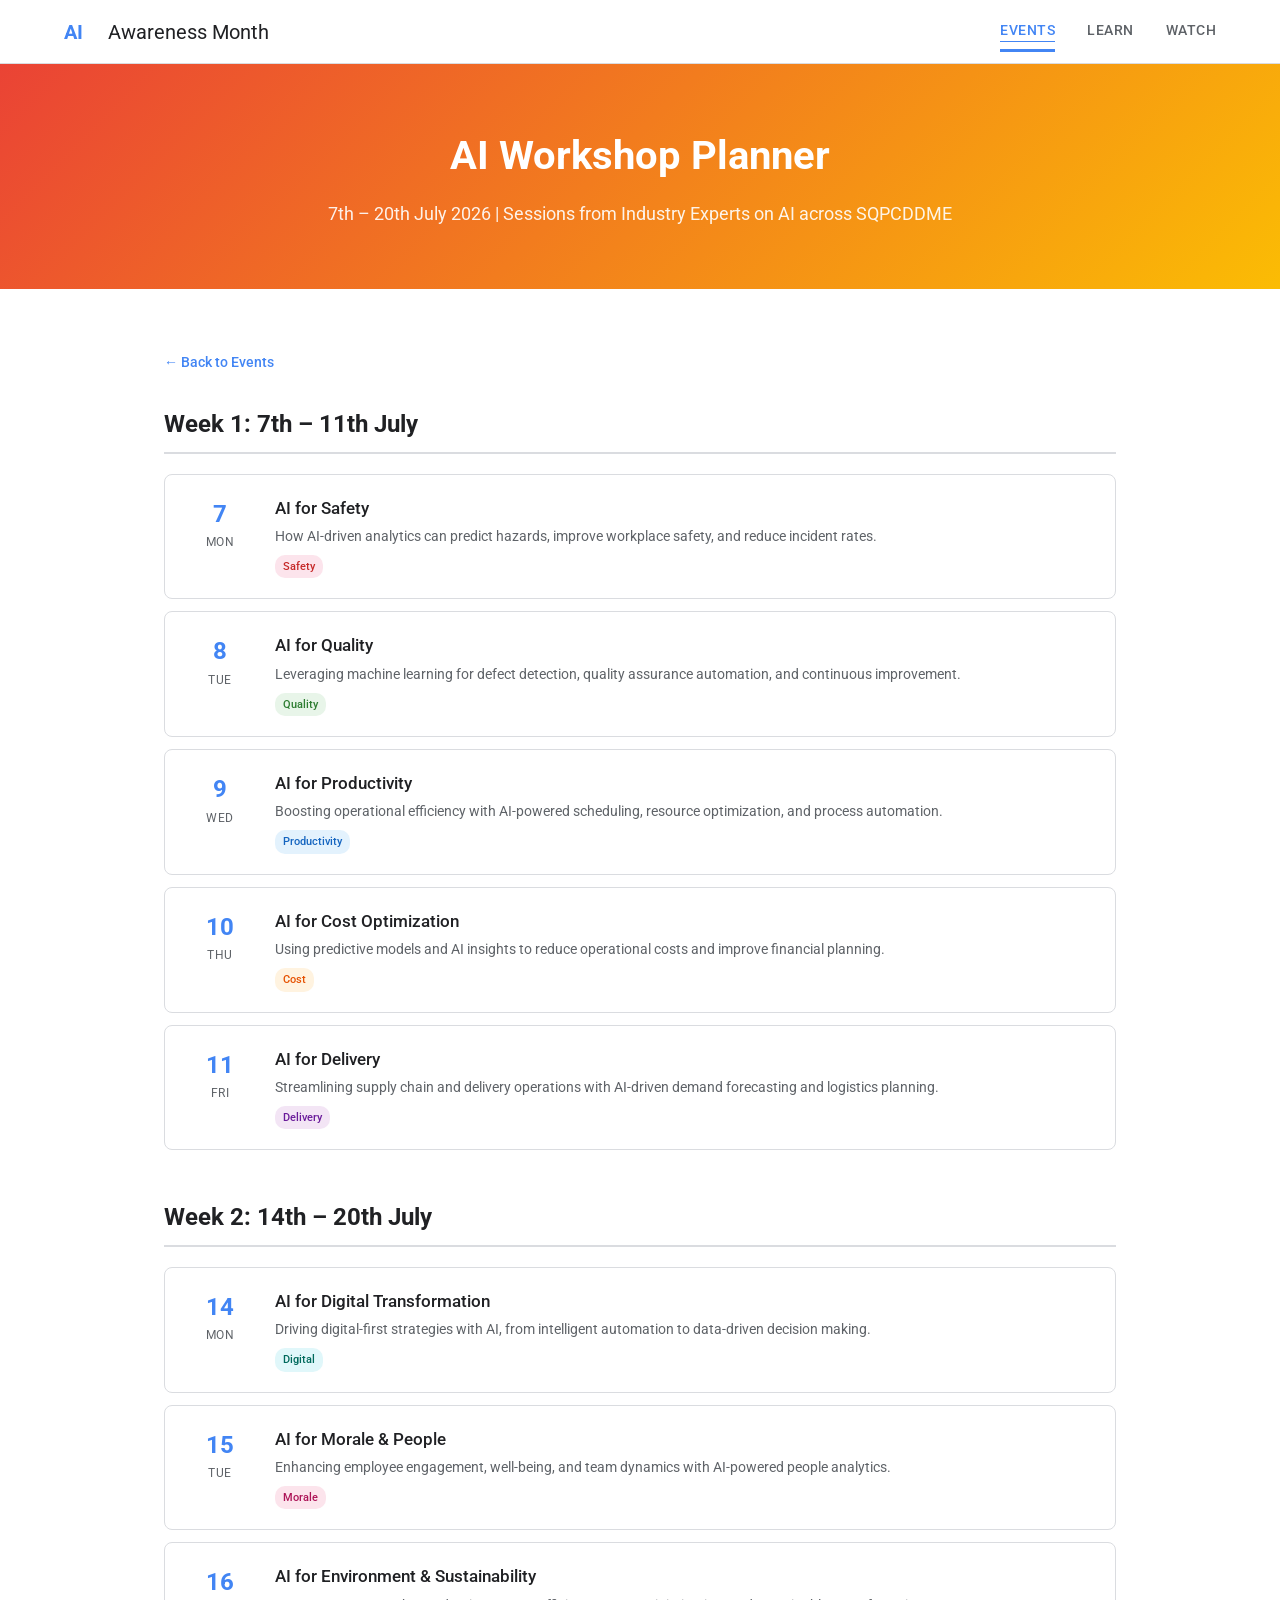
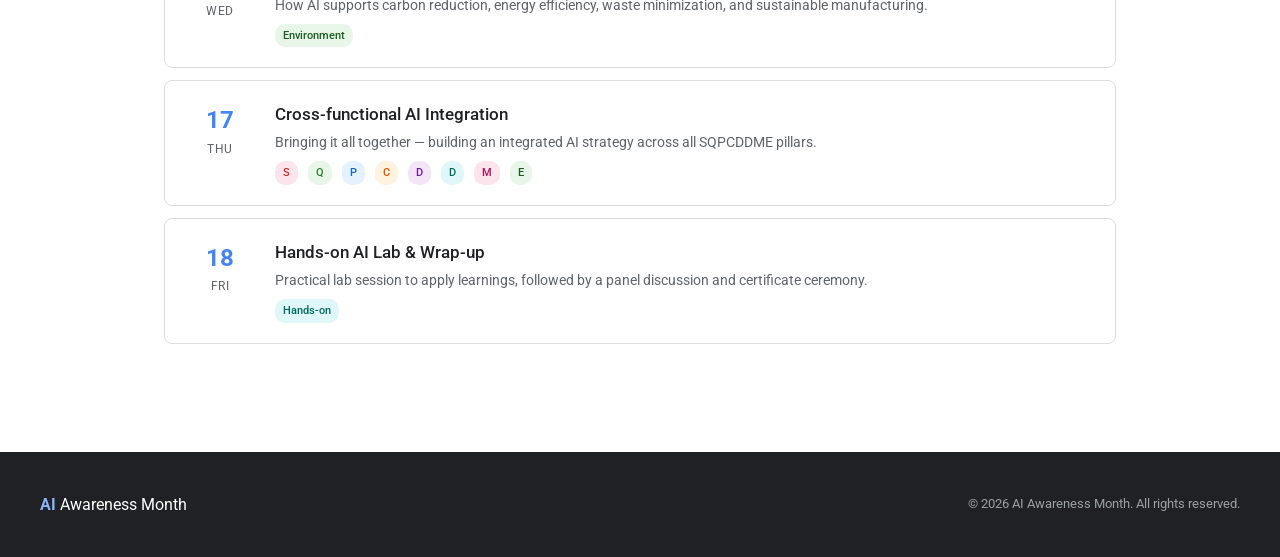
==== workshop-planner.html @ 11e7fd07 "Initial commit: AI Awareness Month Landing Page" ====
<!DOCTYPE html>
<html lang="en">
<head>
    <meta charset="UTF-8">
    <meta name="viewport" content="width=device-width, initial-scale=1.0">
    <title>Workshop Planner - AI Awareness Month</title>
    <link rel="stylesheet" href="styles.css">
    <link rel="preconnect" href="https://fonts.googleapis.com">
    <link rel="preconnect" href="https://fonts.gstatic.com" crossorigin>
    <link href="https://fonts.googleapis.com/css2?family=Google+Sans:wght@400;500;700&family=Roboto:wght@300;400;500;700&display=swap" rel="stylesheet">
    <style>
        .workshop-hero {
            margin-top: 64px;
            background: linear-gradient(135deg, #ea4335, #fbbc04);
            padding: 60px 24px;
            text-align: center;
            color: #fff;
        }

        .workshop-hero h1 {
            font-family: var(--font-display);
            font-size: 2.5rem;
            font-weight: 700;
            margin-bottom: 12px;
        }

        .workshop-hero p {
            font-size: 1.125rem;
            opacity: 0.9;
            max-width: 700px;
            margin: 0 auto;
        }

        .back-link {
            display: inline-flex;
            align-items: center;
            gap: 6px;
            font-family: var(--font-display);
            font-size: 0.875rem;
            font-weight: 500;
            color: var(--color-blue);
            margin-bottom: 32px;
            transition: color 0.2s;
        }

        .back-link:hover {
            color: #3367d6;
            text-decoration: underline;
        }

        .workshop-schedule {
            max-width: 1000px;
            margin: 0 auto;
            padding: 60px 24px;
        }

        .workshop-week {
            margin-bottom: 48px;
        }

        .workshop-week h2 {
            font-family: var(--font-display);
            font-size: 1.5rem;
            font-weight: 700;
            color: var(--color-dark);
            margin-bottom: 20px;
            padding-bottom: 8px;
            border-bottom: 2px solid var(--color-border);
        }

        .workshop-day {
            display: flex;
            gap: 20px;
            padding: 20px;
            border: 1px solid var(--color-border);
            border-radius: 8px;
            margin-bottom: 12px;
            transition: box-shadow 0.2s, border-color 0.2s;
        }

        .workshop-day:hover {
            box-shadow: 0 2px 8px rgba(0, 0, 0, 0.08);
            border-color: var(--color-blue);
        }

        .workshop-day-date {
            min-width: 70px;
            text-align: center;
        }

        .workshop-day-date .day-num {
            font-family: var(--font-display);
            font-size: 1.5rem;
            font-weight: 700;
            color: var(--color-blue);
        }

        .workshop-day-date .day-name {
            font-size: 0.75rem;
            color: var(--color-gray);
            text-transform: uppercase;
            letter-spacing: 0.5px;
        }

        .workshop-day-content h3 {
            font-family: var(--font-display);
            font-size: 1.0625rem;
            font-weight: 500;
            margin-bottom: 4px;
        }

        .workshop-day-content p {
            font-size: 0.875rem;
            color: var(--color-gray);
            line-height: 1.5;
        }

        .workshop-day-content .topic-tag {
            display: inline-block;
            font-size: 0.6875rem;
            font-weight: 500;
            padding: 3px 8px;
            border-radius: 10px;
            margin-top: 8px;
            margin-right: 6px;
        }

        .tag-safety { background: #fce4ec; color: #c62828; }
        .tag-quality { background: #e8f5e9; color: #2e7d32; }
        .tag-productivity { background: #e3f2fd; color: #1565c0; }
        .tag-cost { background: #fff3e0; color: #e65100; }
        .tag-delivery { background: #f3e5f5; color: #6a1b9a; }
        .tag-digital { background: #e0f7fa; color: #00695c; }
        .tag-morale { background: #fce4ec; color: #ad1457; }
        .tag-environment { background: #e8f5e9; color: #1b5e20; }
    </style>
</head>
<body>
    <!-- Navigation Bar -->
    <header class="navbar">
        <div class="navbar-container">
            <div class="navbar-brand">
                <span class="brand-ai">AI</span>&nbsp;<span class="brand-text">Awareness Month</span>
            </div>
            <nav class="navbar-links" aria-label="Main navigation">
                <a href="index.html#events" class="nav-link active">EVENTS</a>
                <a href="index.html#learn" class="nav-link">LEARN</a>
                <a href="index.html#watch" class="nav-link">WATCH</a>
            </nav>
            <button class="mobile-menu-btn" aria-label="Toggle menu" aria-expanded="false">
                <span class="hamburger"></span>
            </button>
        </div>
    </header>

    <!-- Workshop Hero -->
    <div class="workshop-hero">
        <h1>AI Workshop Planner</h1>
        <p>7th – 20th July 2026 | Sessions from Industry Experts on AI across SQPCDDME</p>
    </div>

    <!-- Workshop Schedule -->
    <div class="workshop-schedule">
        <a href="index.html#events" class="back-link">← Back to Events</a>

        <!-- Week 1 -->
        <div class="workshop-week">
            <h2>Week 1: 7th – 11th July</h2>

            <div class="workshop-day">
                <div class="workshop-day-date">
                    <div class="day-num">7</div>
                    <div class="day-name">Mon</div>
                </div>
                <div class="workshop-day-content">
                    <h3>AI for Safety</h3>
                    <p>How AI-driven analytics can predict hazards, improve workplace safety, and reduce incident rates.</p>
                    <span class="topic-tag tag-safety">Safety</span>
                </div>
            </div>

            <div class="workshop-day">
                <div class="workshop-day-date">
                    <div class="day-num">8</div>
                    <div class="day-name">Tue</div>
                </div>
                <div class="workshop-day-content">
                    <h3>AI for Quality</h3>
                    <p>Leveraging machine learning for defect detection, quality assurance automation, and continuous improvement.</p>
                    <span class="topic-tag tag-quality">Quality</span>
                </div>
            </div>

            <div class="workshop-day">
                <div class="workshop-day-date">
                    <div class="day-num">9</div>
                    <div class="day-name">Wed</div>
                </div>
                <div class="workshop-day-content">
                    <h3>AI for Productivity</h3>
                    <p>Boosting operational efficiency with AI-powered scheduling, resource optimization, and process automation.</p>
                    <span class="topic-tag tag-productivity">Productivity</span>
                </div>
            </div>

            <div class="workshop-day">
                <div class="workshop-day-date">
                    <div class="day-num">10</div>
                    <div class="day-name">Thu</div>
                </div>
                <div class="workshop-day-content">
                    <h3>AI for Cost Optimization</h3>
                    <p>Using predictive models and AI insights to reduce operational costs and improve financial planning.</p>
                    <span class="topic-tag tag-cost">Cost</span>
                </div>
            </div>

            <div class="workshop-day">
                <div class="workshop-day-date">
                    <div class="day-num">11</div>
                    <div class="day-name">Fri</div>
                </div>
                <div class="workshop-day-content">
                    <h3>AI for Delivery</h3>
                    <p>Streamlining supply chain and delivery operations with AI-driven demand forecasting and logistics planning.</p>
                    <span class="topic-tag tag-delivery">Delivery</span>
                </div>
            </div>
        </div>

        <!-- Week 2 -->
        <div class="workshop-week">
            <h2>Week 2: 14th – 20th July</h2>

            <div class="workshop-day">
                <div class="workshop-day-date">
                    <div class="day-num">14</div>
                    <div class="day-name">Mon</div>
                </div>
                <div class="workshop-day-content">
                    <h3>AI for Digital Transformation</h3>
                    <p>Driving digital-first strategies with AI, from intelligent automation to data-driven decision making.</p>
                    <span class="topic-tag tag-digital">Digital</span>
                </div>
            </div>

            <div class="workshop-day">
                <div class="workshop-day-date">
                    <div class="day-num">15</div>
                    <div class="day-name">Tue</div>
                </div>
                <div class="workshop-day-content">
                    <h3>AI for Morale & People</h3>
                    <p>Enhancing employee engagement, well-being, and team dynamics with AI-powered people analytics.</p>
                    <span class="topic-tag tag-morale">Morale</span>
                </div>
            </div>

            <div class="workshop-day">
                <div class="workshop-day-date">
                    <div class="day-num">16</div>
                    <div class="day-name">Wed</div>
                </div>
                <div class="workshop-day-content">
                    <h3>AI for Environment & Sustainability</h3>
                    <p>How AI supports carbon reduction, energy efficiency, waste minimization, and sustainable manufacturing.</p>
                    <span class="topic-tag tag-environment">Environment</span>
                </div>
            </div>

            <div class="workshop-day">
                <div class="workshop-day-date">
                    <div class="day-num">17</div>
                    <div class="day-name">Thu</div>
                </div>
                <div class="workshop-day-content">
                    <h3>Cross-functional AI Integration</h3>
                    <p>Bringing it all together — building an integrated AI strategy across all SQPCDDME pillars.</p>
                    <span class="topic-tag tag-safety">S</span>
                    <span class="topic-tag tag-quality">Q</span>
                    <span class="topic-tag tag-productivity">P</span>
                    <span class="topic-tag tag-cost">C</span>
                    <span class="topic-tag tag-delivery">D</span>
                    <span class="topic-tag tag-digital">D</span>
                    <span class="topic-tag tag-morale">M</span>
                    <span class="topic-tag tag-environment">E</span>
                </div>
            </div>

            <div class="workshop-day">
                <div class="workshop-day-date">
                    <div class="day-num">18</div>
                    <div class="day-name">Fri</div>
                </div>
                <div class="workshop-day-content">
                    <h3>Hands-on AI Lab & Wrap-up</h3>
                    <p>Practical lab session to apply learnings, followed by a panel discussion and certificate ceremony.</p>
                    <span class="topic-tag tag-digital">Hands-on</span>
                </div>
            </div>
        </div>
    </div>

    <!-- Footer -->
    <footer class="footer">
        <div class="footer-container">
            <div class="footer-brand">
                <span class="brand-ai">AI</span><span class="brand-text"> Awareness Month</span>
            </div>
            <p class="footer-copy">&copy; 2026 AI Awareness Month. All rights reserved.</p>
        </div>
    </footer>

    <script src="script.js"></script>
</body>
</html>
---- styles.css ----
/* Reset & Base Styles */
*,
*::before,
*::after {
    margin: 0;
    padding: 0;
    box-sizing: border-box;
}

:root {
    --color-blue: #4285f4;
    --color-red: #ea4335;
    --color-yellow: #fbbc04;
    --color-green: #34a853;
    --color-dark: #202124;
    --color-gray: #5f6368;
    --color-light-gray: #f8f9fa;
    --color-border: #dadce0;
    --font-primary: 'Roboto', sans-serif;
    --font-display: 'Google Sans', 'Roboto', sans-serif;
}

html {
    scroll-behavior: smooth;
}

body {
    font-family: var(--font-primary);
    color: var(--color-dark);
    line-height: 1.6;
    overflow-x: hidden;
}

a {
    text-decoration: none;
    color: inherit;
}

/* Navigation Bar */
.navbar {
    position: fixed;
    top: 0;
    left: 0;
    right: 0;
    background: #fff;
    border-bottom: 1px solid var(--color-border);
    z-index: 1000;
    height: 64px;
}

.navbar-container {
    max-width: 1200px;
    margin: 0 auto;
    padding: 0 24px;
    display: flex;
    align-items: center;
    justify-content: space-between;
    height: 100%;
}

.navbar-brand {
    font-family: var(--font-display);
    font-size: 1.25rem;
    font-weight: 400;
    display: flex;
    align-items: center;
    gap: 10px;
}

.navbar-logo {
    height: 40px;
    width: auto;
}

.brand-ai {
    color: var(--color-blue);
    font-weight: 700;
}

.brand-text {
    color: var(--color-dark);
    font-weight: 400;
}

.navbar-links {
    display: flex;
    align-items: center;
    gap: 32px;
}

.nav-link {
    font-family: var(--font-display);
    font-size: 0.875rem;
    font-weight: 500;
    letter-spacing: 0.5px;
    color: var(--color-gray);
    padding: 8px 0;
    border-bottom: 3px solid transparent;
    transition: color 0.2s, border-color 0.2s;
}

.nav-link:hover,
.nav-link.active {
    color: var(--color-blue);
    border-bottom-color: var(--color-blue);
}

.nav-link.active {
    text-decoration: underline;
    text-underline-offset: 6px;
}

/* Mobile Menu Button */
.mobile-menu-btn {
    display: none;
    background: none;
    border: none;
    cursor: pointer;
    padding: 8px;
}

.hamburger {
    display: block;
    width: 24px;
    height: 2px;
    background: var(--color-dark);
    position: relative;
}

.hamburger::before,
.hamburger::after {
    content: '';
    position: absolute;
    width: 24px;
    height: 2px;
    background: var(--color-dark);
    left: 0;
}

.hamburger::before {
    top: -7px;
}

.hamburger::after {
    top: 7px;
}

/* Hero Section */
.hero {
    margin-top: 64px;
    width: 100%;
    display: flex;
    justify-content: center;
    align-items: center;
    background: #fff;
}

.hero-image {
    width: 100%;
    max-width: 100%;
    height: auto;
    display: block;
}

/* Sections Common */
.section-container {
    max-width: 1200px;
    margin: 0 auto;
    padding: 80px 24px;
}

.section-title {
    font-family: var(--font-display);
    font-size: 2.25rem;
    font-weight: 700;
    color: var(--color-dark);
    margin-bottom: 12px;
}

.section-subtitle {
    font-size: 1.0625rem;
    color: var(--color-gray);
    margin-bottom: 48px;
}

/* Events Section */
.events-section {
    position: relative;
    overflow: hidden;
}

.events-video-bg {
    position: absolute;
    top: 0;
    left: 0;
    width: 100%;
    height: 100%;
    object-fit: cover;
    z-index: 0;
}

.events-overlay {
    position: absolute;
    top: 0;
    left: 0;
    right: 0;
    bottom: 0;
    background: rgba(0, 0, 0, 0.5);
    z-index: 1;
}

.events-section .section-container {
    position: relative;
    z-index: 2;
}

.events-section .section-title {
    color: #fff;
}

.events-section .section-subtitle {
    color: rgba(255, 255, 255, 0.9);
}

.events-grid {
    display: grid;
    grid-template-columns: repeat(auto-fill, minmax(280px, 1fr));
    gap: 24px;
}

.event-card {
    background: #fff;
    border-radius: 8px;
    overflow: hidden;
    box-shadow: 0 1px 3px rgba(0, 0, 0, 0.08);
    transition: box-shadow 0.2s, transform 0.2s;
}

.event-card:hover {
    box-shadow: 0 4px 16px rgba(0, 0, 0, 0.12);
    transform: translateY(-2px);
}

.event-image {
    height: 140px;
    display: flex;
    align-items: flex-start;
    justify-content: flex-end;
    padding: 16px;
}

.event-date {
    background: #fff;
    border-radius: 6px;
    padding: 8px 12px;
    text-align: center;
    box-shadow: 0 2px 4px rgba(0, 0, 0, 0.1);
}

.event-date .day {
    display: block;
    font-family: var(--font-display);
    font-size: 1.25rem;
    font-weight: 700;
    color: var(--color-dark);
}

.event-date .month {
    display: block;
    font-size: 0.6875rem;
    font-weight: 500;
    color: var(--color-gray);
    letter-spacing: 0.5px;
}

.event-details {
    padding: 20px;
}

.event-details h3 {
    font-family: var(--font-display);
    font-size: 1.0625rem;
    font-weight: 500;
    margin-bottom: 8px;
}

.event-details p {
    font-size: 0.875rem;
    color: var(--color-gray);
    margin-bottom: 12px;
    line-height: 1.5;
}

.event-tag {
    display: inline-block;
    font-size: 0.75rem;
    font-weight: 500;
    color: var(--color-blue);
    background: rgba(66, 133, 244, 0.08);
    padding: 4px 10px;
    border-radius: 12px;
}

.event-link {
    display: inline-block;
    font-size: 0.8125rem;
    font-weight: 500;
    color: var(--color-blue);
    margin-bottom: 12px;
    transition: color 0.2s;
}

.event-link:hover {
    color: #3367d6;
    text-decoration: underline;
}

/* Learn Section */
.learn-section {
    background: #fff;
}

.learn-grid {
    display: grid;
    grid-template-columns: repeat(auto-fill, minmax(300px, 1fr));
    gap: 24px;
}

.learn-card {
    padding: 32px;
    border: 1px solid var(--color-border);
    border-radius: 8px;
    transition: box-shadow 0.2s, border-color 0.2s;
}

.learn-card:hover {
    box-shadow: 0 4px 12px rgba(0, 0, 0, 0.08);
    border-color: var(--color-blue);
}

.learn-icon {
    font-size: 2rem;
    margin-bottom: 16px;
}

.learn-card h3 {
    font-family: var(--font-display);
    font-size: 1.125rem;
    font-weight: 500;
    margin-bottom: 8px;
}

.learn-card p {
    font-size: 0.875rem;
    color: var(--color-gray);
    line-height: 1.6;
}

.learn-link {
    display: inline-block;
    font-family: var(--font-display);
    font-size: 0.8125rem;
    font-weight: 500;
    color: var(--color-blue);
    margin-top: 12px;
    transition: color 0.2s;
}

.learn-card:hover .learn-link {
    color: #3367d6;
    text-decoration: underline;
}

/* Build Section */
.build-section {
    position: relative;
    overflow: hidden;
}

.build-video-bg {
    position: absolute;
    top: 0;
    left: 0;
    width: 100%;
    height: 100%;
    object-fit: cover;
    z-index: 0;
}

.build-overlay {
    position: absolute;
    top: 0;
    left: 0;
    right: 0;
    bottom: 0;
    background: rgba(255, 255, 255, 0.6);
    z-index: 1;
}

.build-section .section-container {
    position: relative;
    z-index: 2;
}

.build-grid {
    display: grid;
    grid-template-columns: repeat(auto-fill, minmax(300px, 1fr));
    gap: 24px;
}

.build-card {
    display: flex;
    flex-direction: column;
    align-items: center;
    text-align: center;
    padding: 40px 28px;
    border: 2px solid rgba(66, 133, 244, 0.3);
    border-radius: 12px;
    background: rgba(255, 255, 255, 0.9);
    box-shadow: 0 4px 20px rgba(0, 0, 0, 0.12);
    backdrop-filter: blur(8px);
    transition: box-shadow 0.2s, border-color 0.2s, transform 0.2s;
}

.build-card:hover {
    box-shadow: 0 8px 32px rgba(0, 0, 0, 0.18);
    border-color: var(--color-blue);
    transform: translateY(-4px);
}

.build-icon {
    width: 80px;
    height: 80px;
    border-radius: 50%;
    display: flex;
    align-items: center;
    justify-content: center;
    margin-bottom: 20px;
}

.build-card h3 {
    font-family: var(--font-display);
    font-size: 1.25rem;
    font-weight: 500;
    margin-bottom: 10px;
    color: var(--color-dark);
}

.build-card p {
    font-size: 0.875rem;
    color: var(--color-gray);
    line-height: 1.6;
    margin-bottom: 16px;
}

.build-link {
    font-family: var(--font-display);
    font-size: 0.8125rem;
    font-weight: 500;
    color: var(--color-blue);
    transition: color 0.2s;
}

.build-card:hover .build-link {
    color: #3367d6;
    text-decoration: underline;
}

/* Community Section */
.community-section {
    background: linear-gradient(135deg, #4285f4, #34a853);
    padding: 60px 24px;
    text-align: center;
}

.community-container {
    max-width: 700px;
    margin: 0 auto;
}

.community-section h2 {
    font-family: var(--font-display);
    font-size: 2rem;
    font-weight: 700;
    color: #fff;
    margin-bottom: 12px;
}

.community-section p {
    font-size: 1.0625rem;
    color: rgba(255, 255, 255, 0.9);
    margin-bottom: 28px;
    line-height: 1.6;
}

.btn-community {
    display: inline-block;
    font-family: var(--font-display);
    font-size: 1rem;
    font-weight: 500;
    color: var(--color-blue);
    background: #fff;
    padding: 14px 32px;
    border-radius: 6px;
    transition: box-shadow 0.2s, transform 0.1s;
}

.btn-community:hover {
    box-shadow: 0 4px 12px rgba(0, 0, 0, 0.2);
    transform: translateY(-1px);
}

/* Watch Section */
.watch-section {
    background: var(--color-light-gray);
}

.watch-grid {
    display: grid;
    grid-template-columns: repeat(auto-fill, minmax(300px, 1fr));
    gap: 24px;
}

.video-card {
    background: #fff;
    border-radius: 8px;
    overflow: hidden;
    box-shadow: 0 1px 3px rgba(0, 0, 0, 0.08);
    transition: box-shadow 0.2s;
}

.video-card:hover {
    box-shadow: 0 4px 12px rgba(0, 0, 0, 0.12);
}

.video-thumbnail {
    height: 180px;
    background: linear-gradient(135deg, #1a1a2e, #16213e);
    display: flex;
    align-items: center;
    justify-content: center;
}

.play-btn {
    width: 56px;
    height: 56px;
    background: rgba(255, 255, 255, 0.9);
    border-radius: 50%;
    display: flex;
    align-items: center;
    justify-content: center;
    font-size: 1.25rem;
    color: var(--color-dark);
    transition: transform 0.2s;
}

.video-card:hover .play-btn {
    transform: scale(1.1);
}

.video-card h3 {
    font-family: var(--font-display);
    font-size: 1rem;
    font-weight: 500;
    padding: 16px 16px 4px;
}

.video-card p {
    font-size: 0.8125rem;
    color: var(--color-gray);
    padding: 0 16px 16px;
}

/* Footer */
.footer {
    background: var(--color-dark);
    color: #fff;
    padding: 40px 24px;
}

.footer-container {
    max-width: 1200px;
    margin: 0 auto;
    display: flex;
    align-items: center;
    justify-content: space-between;
}

.footer .brand-ai {
    color: #8ab4f8;
}

.footer .brand-text {
    color: #fff;
}

.footer-copy {
    font-size: 0.8125rem;
    color: #9aa0a6;
}

/* Responsive */
@media (max-width: 768px) {
    .navbar-links {
        display: none;
        position: absolute;
        top: 64px;
        left: 0;
        right: 0;
        background: #fff;
        flex-direction: column;
        padding: 16px 24px;
        border-bottom: 1px solid var(--color-border);
        gap: 0;
    }

    .navbar-links.active {
        display: flex;
    }

    .nav-link {
        padding: 12px 0;
        border-bottom: none;
    }

    .mobile-menu-btn {
        display: block;
    }

    .hero {
        margin-top: 64px;
    }

    .hero-image {
        width: 100%;
        height: auto;
    }

    .footer-container {
        flex-direction: column;
        gap: 16px;
        text-align: center;
    }
}

@media (max-width: 480px) {
    .events-grid {
        grid-template-columns: 1fr;
    }
}
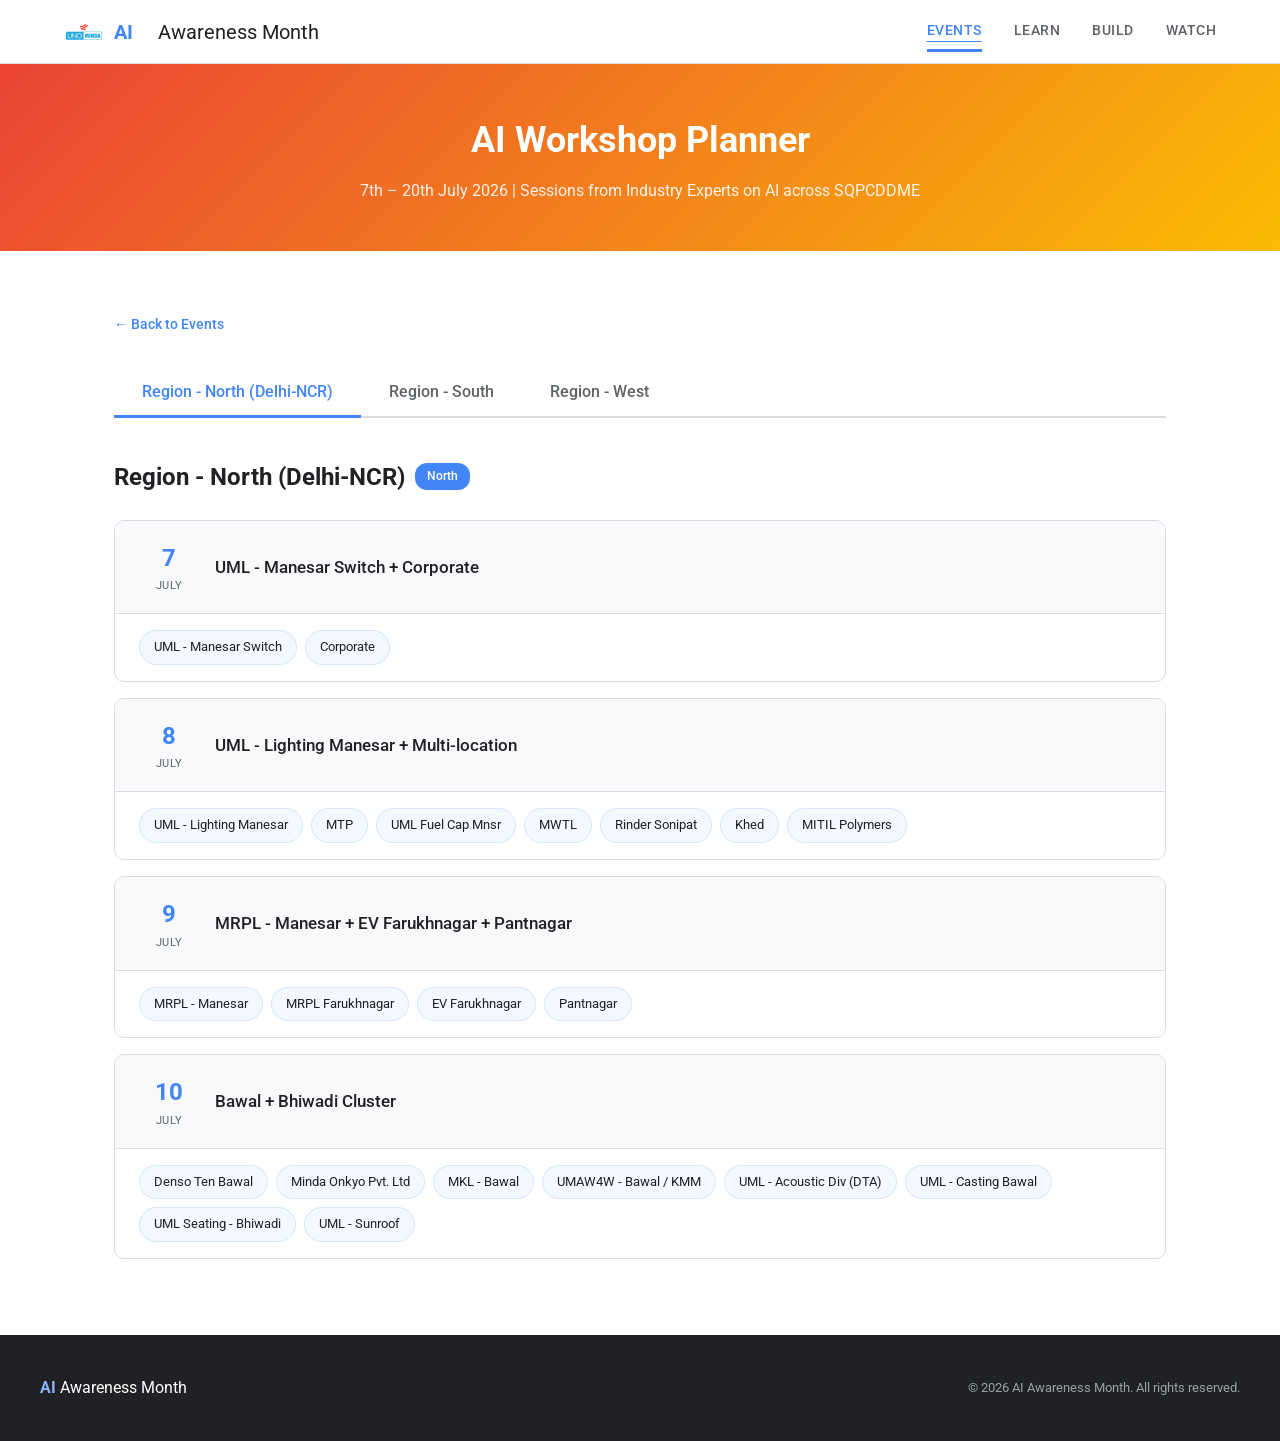
==== commit 59558013: "Update: Build video bg, events video bg, logo, workshop planner with regions, deep dives page, commu" ====
--- a/workshop-planner.html
+++ b/workshop-planner.html
@@ -12,20 +12,20 @@
         .workshop-hero {
             margin-top: 64px;
             background: linear-gradient(135deg, #ea4335, #fbbc04);
-            padding: 60px 24px;
+            padding: 48px 24px;
             text-align: center;
             color: #fff;
         }
 
         .workshop-hero h1 {
             font-family: var(--font-display);
-            font-size: 2.5rem;
+            font-size: 2.25rem;
             font-weight: 700;
-            margin-bottom: 12px;
+            margin-bottom: 8px;
         }
 
         .workshop-hero p {
-            font-size: 1.125rem;
+            font-size: 1rem;
             opacity: 0.9;
             max-width: 700px;
             margin: 0 auto;
@@ -49,42 +49,106 @@
         }
 
         .workshop-schedule {
-            max-width: 1000px;
+            max-width: 1100px;
             margin: 0 auto;
             padding: 60px 24px;
         }
 
-        .workshop-week {
-            margin-bottom: 48px;
-        }
-
-        .workshop-week h2 {
+        /* Region Tabs */
+        .region-tabs {
+            display: flex;
+            gap: 0;
+            margin-bottom: 40px;
+            border-bottom: 2px solid var(--color-border);
+        }
+
+        .region-tab {
+            font-family: var(--font-display);
+            font-size: 1rem;
+            font-weight: 500;
+            padding: 14px 28px;
+            background: none;
+            border: none;
+            color: var(--color-gray);
+            cursor: pointer;
+            border-bottom: 3px solid transparent;
+            margin-bottom: -2px;
+            transition: color 0.2s, border-color 0.2s;
+        }
+
+        .region-tab:hover {
+            color: var(--color-blue);
+        }
+
+        .region-tab.active {
+            color: var(--color-blue);
+            border-bottom-color: var(--color-blue);
+        }
+
+        /* Region Content */
+        .region-content {
+            display: none;
+        }
+
+        .region-content.active {
+            display: block;
+        }
+
+        .region-title {
             font-family: var(--font-display);
             font-size: 1.5rem;
             font-weight: 700;
             color: var(--color-dark);
-            margin-bottom: 20px;
-            padding-bottom: 8px;
-            border-bottom: 2px solid var(--color-border);
-        }
-
+            margin-bottom: 24px;
+            display: flex;
+            align-items: center;
+            gap: 10px;
+        }
+
+        .region-title .region-badge {
+            font-size: 0.75rem;
+            font-weight: 500;
+            padding: 4px 12px;
+            border-radius: 12px;
+            color: #fff;
+        }
+
+        .badge-north {
+            background: var(--color-blue);
+        }
+
+        .badge-south {
+            background: var(--color-green);
+        }
+
+        .badge-west {
+            background: #e65100;
+        }
+
+        /* Workshop Day Card */
         .workshop-day {
+            border: 1px solid var(--color-border);
+            border-radius: 10px;
+            margin-bottom: 16px;
+            overflow: hidden;
+            transition: box-shadow 0.2s;
+        }
+
+        .workshop-day:hover {
+            box-shadow: 0 3px 12px rgba(0, 0, 0, 0.08);
+        }
+
+        .workshop-day-header {
             display: flex;
-            gap: 20px;
-            padding: 20px;
-            border: 1px solid var(--color-border);
-            border-radius: 8px;
-            margin-bottom: 12px;
-            transition: box-shadow 0.2s, border-color 0.2s;
-        }
-
-        .workshop-day:hover {
-            box-shadow: 0 2px 8px rgba(0, 0, 0, 0.08);
-            border-color: var(--color-blue);
+            align-items: center;
+            gap: 16px;
+            padding: 18px 24px;
+            background: var(--color-light-gray);
+            border-bottom: 1px solid var(--color-border);
         }
 
         .workshop-day-date {
-            min-width: 70px;
+            min-width: 60px;
             text-align: center;
         }
 
@@ -95,44 +159,75 @@
             color: var(--color-blue);
         }
 
-        .workshop-day-date .day-name {
-            font-size: 0.75rem;
+        .workshop-day-date .day-label {
+            font-size: 0.7rem;
             color: var(--color-gray);
             text-transform: uppercase;
             letter-spacing: 0.5px;
         }
 
-        .workshop-day-content h3 {
+        .workshop-day-header h3 {
             font-family: var(--font-display);
             font-size: 1.0625rem;
             font-weight: 500;
-            margin-bottom: 4px;
-        }
-
-        .workshop-day-content p {
-            font-size: 0.875rem;
-            color: var(--color-gray);
-            line-height: 1.5;
-        }
-
-        .workshop-day-content .topic-tag {
+            color: var(--color-dark);
+        }
+
+        .workshop-day-locations {
+            padding: 16px 24px;
+            display: flex;
+            flex-wrap: wrap;
+            gap: 8px;
+        }
+
+        .location-chip {
             display: inline-block;
-            font-size: 0.6875rem;
-            font-weight: 500;
-            padding: 3px 8px;
-            border-radius: 10px;
-            margin-top: 8px;
-            margin-right: 6px;
-        }
-
-        .tag-safety { background: #fce4ec; color: #c62828; }
-        .tag-quality { background: #e8f5e9; color: #2e7d32; }
-        .tag-productivity { background: #e3f2fd; color: #1565c0; }
-        .tag-cost { background: #fff3e0; color: #e65100; }
-        .tag-delivery { background: #f3e5f5; color: #6a1b9a; }
-        .tag-digital { background: #e0f7fa; color: #00695c; }
-        .tag-morale { background: #fce4ec; color: #ad1457; }
-        .tag-environment { background: #e8f5e9; color: #1b5e20; }
+            font-size: 0.8125rem;
+            font-weight: 400;
+            padding: 6px 14px;
+            background: rgba(66, 133, 244, 0.06);
+            border: 1px solid rgba(66, 133, 244, 0.15);
+            border-radius: 20px;
+            color: var(--color-dark);
+            transition: background 0.2s;
+        }
+
+        .location-chip:hover {
+            background: rgba(66, 133, 244, 0.12);
+        }
+
+        /* Responsive */
+        @media (max-width: 768px) {
+            .workshop-hero h1 {
+                font-size: 1.75rem;
+            }
+
+            .region-tabs {
+                flex-direction: column;
+                border-bottom: none;
+                gap: 4px;
+            }
+
+            .region-tab {
+                border-bottom: none;
+                border-left: 3px solid transparent;
+                text-align: left;
+                padding: 12px 20px;
+            }
+
+            .region-tab.active {
+                border-left-color: var(--color-blue);
+                border-bottom-color: transparent;
+                background: var(--color-light-gray);
+                border-radius: 0 6px 6px 0;
+            }
+
+            .workshop-day-header {
+                flex-direction: column;
+                align-items: flex-start;
+                gap: 8px;
+            }
+        }
     </style>
 </head>
 <body>
@@ -140,11 +235,13 @@
     <header class="navbar">
         <div class="navbar-container">
             <div class="navbar-brand">
+                <img src="Logo.png" alt="AI Awareness Month Logo" class="navbar-logo">
                 <span class="brand-ai">AI</span>&nbsp;<span class="brand-text">Awareness Month</span>
             </div>
             <nav class="navbar-links" aria-label="Main navigation">
                 <a href="index.html#events" class="nav-link active">EVENTS</a>
                 <a href="index.html#learn" class="nav-link">LEARN</a>
+                <a href="index.html#build" class="nav-link">BUILD</a>
                 <a href="index.html#watch" class="nav-link">WATCH</a>
             </nav>
             <button class="mobile-menu-btn" aria-label="Toggle menu" aria-expanded="false">
@@ -163,139 +260,207 @@
     <div class="workshop-schedule">
         <a href="index.html#events" class="back-link">← Back to Events</a>
 
-        <!-- Week 1 -->
-        <div class="workshop-week">
-            <h2>Week 1: 7th – 11th July</h2>
-
-            <div class="workshop-day">
-                <div class="workshop-day-date">
-                    <div class="day-num">7</div>
-                    <div class="day-name">Mon</div>
-                </div>
-                <div class="workshop-day-content">
-                    <h3>AI for Safety</h3>
-                    <p>How AI-driven analytics can predict hazards, improve workplace safety, and reduce incident rates.</p>
-                    <span class="topic-tag tag-safety">Safety</span>
-                </div>
-            </div>
-
-            <div class="workshop-day">
-                <div class="workshop-day-date">
-                    <div class="day-num">8</div>
-                    <div class="day-name">Tue</div>
-                </div>
-                <div class="workshop-day-content">
-                    <h3>AI for Quality</h3>
-                    <p>Leveraging machine learning for defect detection, quality assurance automation, and continuous improvement.</p>
-                    <span class="topic-tag tag-quality">Quality</span>
-                </div>
-            </div>
-
-            <div class="workshop-day">
-                <div class="workshop-day-date">
-                    <div class="day-num">9</div>
-                    <div class="day-name">Wed</div>
-                </div>
-                <div class="workshop-day-content">
-                    <h3>AI for Productivity</h3>
-                    <p>Boosting operational efficiency with AI-powered scheduling, resource optimization, and process automation.</p>
-                    <span class="topic-tag tag-productivity">Productivity</span>
-                </div>
-            </div>
-
-            <div class="workshop-day">
-                <div class="workshop-day-date">
-                    <div class="day-num">10</div>
-                    <div class="day-name">Thu</div>
-                </div>
-                <div class="workshop-day-content">
-                    <h3>AI for Cost Optimization</h3>
-                    <p>Using predictive models and AI insights to reduce operational costs and improve financial planning.</p>
-                    <span class="topic-tag tag-cost">Cost</span>
-                </div>
-            </div>
-
-            <div class="workshop-day">
-                <div class="workshop-day-date">
-                    <div class="day-num">11</div>
-                    <div class="day-name">Fri</div>
-                </div>
-                <div class="workshop-day-content">
-                    <h3>AI for Delivery</h3>
-                    <p>Streamlining supply chain and delivery operations with AI-driven demand forecasting and logistics planning.</p>
-                    <span class="topic-tag tag-delivery">Delivery</span>
-                </div>
-            </div>
+        <!-- Region Tabs -->
+        <div class="region-tabs">
+            <button class="region-tab active" data-region="north">Region - North (Delhi-NCR)</button>
+            <button class="region-tab" data-region="south">Region - South</button>
+            <button class="region-tab" data-region="west">Region - West</button>
         </div>
 
-        <!-- Week 2 -->
-        <div class="workshop-week">
-            <h2>Week 2: 14th – 20th July</h2>
-
-            <div class="workshop-day">
-                <div class="workshop-day-date">
-                    <div class="day-num">14</div>
-                    <div class="day-name">Mon</div>
-                </div>
-                <div class="workshop-day-content">
-                    <h3>AI for Digital Transformation</h3>
-                    <p>Driving digital-first strategies with AI, from intelligent automation to data-driven decision making.</p>
-                    <span class="topic-tag tag-digital">Digital</span>
-                </div>
-            </div>
-
-            <div class="workshop-day">
-                <div class="workshop-day-date">
-                    <div class="day-num">15</div>
-                    <div class="day-name">Tue</div>
-                </div>
-                <div class="workshop-day-content">
-                    <h3>AI for Morale & People</h3>
-                    <p>Enhancing employee engagement, well-being, and team dynamics with AI-powered people analytics.</p>
-                    <span class="topic-tag tag-morale">Morale</span>
-                </div>
-            </div>
-
-            <div class="workshop-day">
-                <div class="workshop-day-date">
-                    <div class="day-num">16</div>
-                    <div class="day-name">Wed</div>
-                </div>
-                <div class="workshop-day-content">
-                    <h3>AI for Environment & Sustainability</h3>
-                    <p>How AI supports carbon reduction, energy efficiency, waste minimization, and sustainable manufacturing.</p>
-                    <span class="topic-tag tag-environment">Environment</span>
-                </div>
-            </div>
-
-            <div class="workshop-day">
-                <div class="workshop-day-date">
-                    <div class="day-num">17</div>
-                    <div class="day-name">Thu</div>
-                </div>
-                <div class="workshop-day-content">
-                    <h3>Cross-functional AI Integration</h3>
-                    <p>Bringing it all together — building an integrated AI strategy across all SQPCDDME pillars.</p>
-                    <span class="topic-tag tag-safety">S</span>
-                    <span class="topic-tag tag-quality">Q</span>
-                    <span class="topic-tag tag-productivity">P</span>
-                    <span class="topic-tag tag-cost">C</span>
-                    <span class="topic-tag tag-delivery">D</span>
-                    <span class="topic-tag tag-digital">D</span>
-                    <span class="topic-tag tag-morale">M</span>
-                    <span class="topic-tag tag-environment">E</span>
-                </div>
-            </div>
-
-            <div class="workshop-day">
-                <div class="workshop-day-date">
-                    <div class="day-num">18</div>
-                    <div class="day-name">Fri</div>
-                </div>
-                <div class="workshop-day-content">
-                    <h3>Hands-on AI Lab & Wrap-up</h3>
-                    <p>Practical lab session to apply learnings, followed by a panel discussion and certificate ceremony.</p>
-                    <span class="topic-tag tag-digital">Hands-on</span>
+        <!-- Region North -->
+        <div class="region-content active" id="region-north">
+            <h2 class="region-title">
+                Region - North (Delhi-NCR)
+                <span class="region-badge badge-north">North</span>
+            </h2>
+
+            <!-- 7th July -->
+            <div class="workshop-day">
+                <div class="workshop-day-header">
+                    <div class="workshop-day-date">
+                        <div class="day-num">7</div>
+                        <div class="day-label">July</div>
+                    </div>
+                    <h3>UML - Manesar Switch + Corporate</h3>
+                </div>
+                <div class="workshop-day-locations">
+                    <span class="location-chip">UML - Manesar Switch</span>
+                    <span class="location-chip">Corporate</span>
+                </div>
+            </div>
+
+            <!-- 8th July -->
+            <div class="workshop-day">
+                <div class="workshop-day-header">
+                    <div class="workshop-day-date">
+                        <div class="day-num">8</div>
+                        <div class="day-label">July</div>
+                    </div>
+                    <h3>UML - Lighting Manesar + Multi-location</h3>
+                </div>
+                <div class="workshop-day-locations">
+                    <span class="location-chip">UML - Lighting Manesar</span>
+                    <span class="location-chip">MTP</span>
+                    <span class="location-chip">UML Fuel Cap Mnsr</span>
+                    <span class="location-chip">MWTL</span>
+                    <span class="location-chip">Rinder Sonipat</span>
+                    <span class="location-chip">Khed</span>
+                    <span class="location-chip">MITIL Polymers</span>
+                </div>
+            </div>
+
+            <!-- 9th July -->
+            <div class="workshop-day">
+                <div class="workshop-day-header">
+                    <div class="workshop-day-date">
+                        <div class="day-num">9</div>
+                        <div class="day-label">July</div>
+                    </div>
+                    <h3>MRPL - Manesar + EV Farukhnagar + Pantnagar</h3>
+                </div>
+                <div class="workshop-day-locations">
+                    <span class="location-chip">MRPL - Manesar</span>
+                    <span class="location-chip">MRPL Farukhnagar</span>
+                    <span class="location-chip">EV Farukhnagar</span>
+                    <span class="location-chip">Pantnagar</span>
+                </div>
+            </div>
+
+            <!-- 10th July -->
+            <div class="workshop-day">
+                <div class="workshop-day-header">
+                    <div class="workshop-day-date">
+                        <div class="day-num">10</div>
+                        <div class="day-label">July</div>
+                    </div>
+                    <h3>Bawal + Bhiwadi Cluster</h3>
+                </div>
+                <div class="workshop-day-locations">
+                    <span class="location-chip">Denso Ten Bawal</span>
+                    <span class="location-chip">Minda Onkyo Pvt. Ltd</span>
+                    <span class="location-chip">MKL - Bawal</span>
+                    <span class="location-chip">UMAW4W - Bawal / KMM</span>
+                    <span class="location-chip">UML - Acoustic Div (DTA)</span>
+                    <span class="location-chip">UML - Casting Bawal</span>
+                    <span class="location-chip">UML Seating - Bhiwadi</span>
+                    <span class="location-chip">UML - Sunroof</span>
+                </div>
+            </div>
+        </div>
+
+        <!-- Region South -->
+        <div class="region-content" id="region-south">
+            <h2 class="region-title">
+                Region - South
+                <span class="region-badge badge-south">South</span>
+            </h2>
+
+            <!-- 13th July -->
+            <div class="workshop-day">
+                <div class="workshop-day-header">
+                    <div class="workshop-day-date">
+                        <div class="day-num">13</div>
+                        <div class="day-label">July</div>
+                    </div>
+                    <h3>Hosur + Bangalore Cluster</h3>
+                </div>
+                <div class="workshop-day-locations">
+                    <span class="location-chip">Seating Hosur</span>
+                    <span class="location-chip">MKL Bangalore</span>
+                    <span class="location-chip">Switch Hosur</span>
+                    <span class="location-chip">MKL - Bangalore</span>
+                    <span class="location-chip">UML - Casting Hosur</span>
+                    <span class="location-chip">UML - Switch Hosur</span>
+                    <span class="location-chip">UML Seating Hosur</span>
+                    <span class="location-chip">UML - Rinder Hosur</span>
+                </div>
+            </div>
+
+            <!-- 14th July -->
+            <div class="workshop-day">
+                <div class="workshop-day-header">
+                    <div class="workshop-day-date">
+                        <div class="day-num">14</div>
+                        <div class="day-label">July</div>
+                    </div>
+                    <h3>Chennai + Mysuru Cluster</h3>
+                </div>
+                <div class="workshop-day-locations">
+                    <span class="location-chip">MRPL - Chennai</span>
+                    <span class="location-chip">UML - Lighting Chennai</span>
+                    <span class="location-chip">UML Seating Chennai</span>
+                    <span class="location-chip">UML Seating - Mysuru</span>
+                </div>
+            </div>
+
+            <!-- 16th July -->
+            <div class="workshop-day">
+                <div class="workshop-day-header">
+                    <div class="workshop-day-date">
+                        <div class="day-num">16</div>
+                        <div class="day-label">July</div>
+                    </div>
+                    <h3>CREAT - Multi Location</h3>
+                </div>
+                <div class="workshop-day-locations">
+                    <span class="location-chip">CREAT Pune</span>
+                    <span class="location-chip">CREAT - Gurgaon</span>
+                    <span class="location-chip">CREAT Chennai</span>
+                    <span class="location-chip">GCESTAT</span>
+                    <span class="location-chip">GKWT</span>
+                    <span class="location-chip">UML - Chennai CREAT</span>
+                </div>
+            </div>
+
+            <!-- 17th July -->
+            <div class="workshop-day">
+                <div class="workshop-day-header">
+                    <div class="workshop-day-date">
+                        <div class="day-num">17</div>
+                        <div class="day-label">July</div>
+                    </div>
+                    <h3>Pune Cluster</h3>
+                </div>
+                <div class="workshop-day-locations">
+                    <span class="location-chip">Switch Pune</span>
+                    <span class="location-chip">MKPL - Minda Katolec</span>
+                    <span class="location-chip">MRPL - Chakan Pune</span>
+                    <span class="location-chip">UML - Alloy Wheel Ahmednagar</span>
+                    <span class="location-chip">UML - Controller Division</span>
+                    <span class="location-chip">UML - Lighting Pune</span>
+                    <span class="location-chip">UML - Sensor Division Pune</span>
+                    <span class="location-chip">UML - Switch Pune</span>
+                    <span class="location-chip">UML Seating Pune</span>
+                    <span class="location-chip">UML - Rinder Pune</span>
+                </div>
+            </div>
+        </div>
+
+        <!-- Region West -->
+        <div class="region-content" id="region-west">
+            <h2 class="region-title">
+                Region - West
+                <span class="region-badge badge-west">West</span>
+            </h2>
+
+            <!-- 20th July -->
+            <div class="workshop-day">
+                <div class="workshop-day-header">
+                    <div class="workshop-day-date">
+                        <div class="day-num">20</div>
+                        <div class="day-label">July</div>
+                    </div>
+                    <h3>Gujarat Cluster</h3>
+                </div>
+                <div class="workshop-day-locations">
+                    <span class="location-chip">AW4W Gujarat</span>
+                    <span class="location-chip">MKAW - Gujarat</span>
+                    <span class="location-chip">MKL - Gujarat</span>
+                    <span class="location-chip">MRPL - Gujarat</span>
+                    <span class="location-chip">Roki Minda - Gujarat</span>
+                    <span class="location-chip">TG Minda Gujarat</span>
+                    <span class="location-chip">UML - Lighting Gujarat</span>
+                    <span class="location-chip">UML - Wheel Assembly</span>
                 </div>
             </div>
         </div>
@@ -311,6 +476,32 @@
         </div>
     </footer>
 
-    <script src="script.js"></script>
+    <script>
+        // Region tab switching
+        const tabs = document.querySelectorAll('.region-tab');
+        const contents = document.querySelectorAll('.region-content');
+
+        tabs.forEach(tab => {
+            tab.addEventListener('click', () => {
+                tabs.forEach(t => t.classList.remove('active'));
+                contents.forEach(c => c.classList.remove('active'));
+
+                tab.classList.add('active');
+                const region = tab.getAttribute('data-region');
+                document.getElementById('region-' + region).classList.add('active');
+            });
+        });
+
+        // Mobile menu
+        const mobileMenuBtn = document.querySelector('.mobile-menu-btn');
+        const navbarLinks = document.querySelector('.navbar-links');
+        if (mobileMenuBtn) {
+            mobileMenuBtn.addEventListener('click', () => {
+                const isExpanded = mobileMenuBtn.getAttribute('aria-expanded') === 'true';
+                mobileMenuBtn.setAttribute('aria-expanded', !isExpanded);
+                navbarLinks.classList.toggle('active');
+            });
+        }
+    </script>
 </body>
 </html>
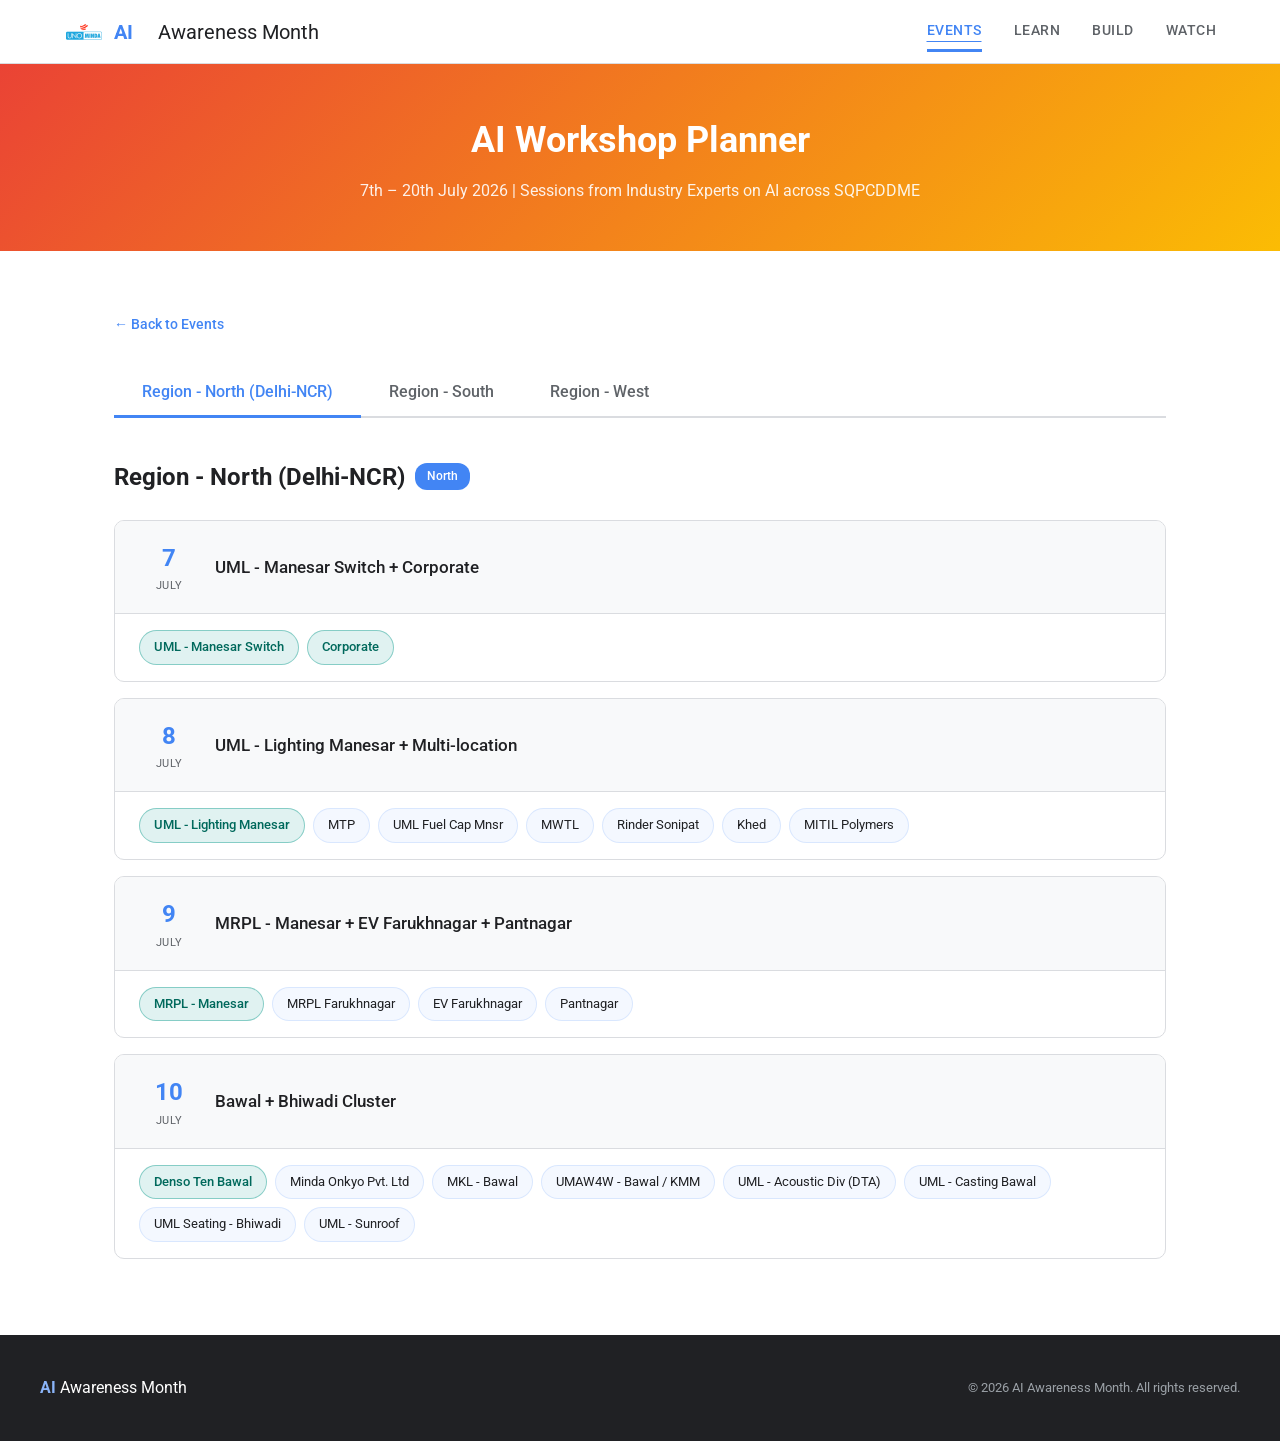
==== commit eb3d2e70: "Add landing video with fade transition, workshop planner highlights with teal color" ====
--- a/workshop-planner.html
+++ b/workshop-planner.html
@@ -196,6 +196,17 @@
             background: rgba(66, 133, 244, 0.12);
         }
 
+        .location-chip.highlight {
+            background: rgba(0, 150, 136, 0.12);
+            border: 1px solid rgba(0, 150, 136, 0.4);
+            color: #00695c;
+            font-weight: 500;
+        }
+
+        .location-chip.highlight:hover {
+            background: rgba(0, 150, 136, 0.2);
+        }
+
         /* Responsive */
         @media (max-width: 768px) {
             .workshop-hero h1 {
@@ -284,8 +295,8 @@
                     <h3>UML - Manesar Switch + Corporate</h3>
                 </div>
                 <div class="workshop-day-locations">
-                    <span class="location-chip">UML - Manesar Switch</span>
-                    <span class="location-chip">Corporate</span>
+                    <span class="location-chip highlight">UML - Manesar Switch</span>
+                    <span class="location-chip highlight">Corporate</span>
                 </div>
             </div>
 
@@ -299,7 +310,7 @@
                     <h3>UML - Lighting Manesar + Multi-location</h3>
                 </div>
                 <div class="workshop-day-locations">
-                    <span class="location-chip">UML - Lighting Manesar</span>
+                    <span class="location-chip highlight">UML - Lighting Manesar</span>
                     <span class="location-chip">MTP</span>
                     <span class="location-chip">UML Fuel Cap Mnsr</span>
                     <span class="location-chip">MWTL</span>
@@ -319,7 +330,7 @@
                     <h3>MRPL - Manesar + EV Farukhnagar + Pantnagar</h3>
                 </div>
                 <div class="workshop-day-locations">
-                    <span class="location-chip">MRPL - Manesar</span>
+                    <span class="location-chip highlight">MRPL - Manesar</span>
                     <span class="location-chip">MRPL Farukhnagar</span>
                     <span class="location-chip">EV Farukhnagar</span>
                     <span class="location-chip">Pantnagar</span>
@@ -336,7 +347,7 @@
                     <h3>Bawal + Bhiwadi Cluster</h3>
                 </div>
                 <div class="workshop-day-locations">
-                    <span class="location-chip">Denso Ten Bawal</span>
+                    <span class="location-chip highlight">Denso Ten Bawal</span>
                     <span class="location-chip">Minda Onkyo Pvt. Ltd</span>
                     <span class="location-chip">MKL - Bawal</span>
                     <span class="location-chip">UMAW4W - Bawal / KMM</span>
@@ -365,7 +376,7 @@
                     <h3>Hosur + Bangalore Cluster</h3>
                 </div>
                 <div class="workshop-day-locations">
-                    <span class="location-chip">Seating Hosur</span>
+                    <span class="location-chip highlight">Seating Hosur</span>
                     <span class="location-chip">MKL Bangalore</span>
                     <span class="location-chip">Switch Hosur</span>
                     <span class="location-chip">MKL - Bangalore</span>
@@ -386,7 +397,7 @@
                     <h3>Chennai + Mysuru Cluster</h3>
                 </div>
                 <div class="workshop-day-locations">
-                    <span class="location-chip">MRPL - Chennai</span>
+                    <span class="location-chip highlight">MRPL - Chennai</span>
                     <span class="location-chip">UML - Lighting Chennai</span>
                     <span class="location-chip">UML Seating Chennai</span>
                     <span class="location-chip">UML Seating - Mysuru</span>
@@ -403,7 +414,7 @@
                     <h3>CREAT - Multi Location</h3>
                 </div>
                 <div class="workshop-day-locations">
-                    <span class="location-chip">CREAT Pune</span>
+                    <span class="location-chip highlight">CREAT Pune</span>
                     <span class="location-chip">CREAT - Gurgaon</span>
                     <span class="location-chip">CREAT Chennai</span>
                     <span class="location-chip">GCESTAT</span>
@@ -422,7 +433,7 @@
                     <h3>Pune Cluster</h3>
                 </div>
                 <div class="workshop-day-locations">
-                    <span class="location-chip">Switch Pune</span>
+                    <span class="location-chip highlight">Switch Pune</span>
                     <span class="location-chip">MKPL - Minda Katolec</span>
                     <span class="location-chip">MRPL - Chakan Pune</span>
                     <span class="location-chip">UML - Alloy Wheel Ahmednagar</span>
@@ -453,7 +464,7 @@
                     <h3>Gujarat Cluster</h3>
                 </div>
                 <div class="workshop-day-locations">
-                    <span class="location-chip">AW4W Gujarat</span>
+                    <span class="location-chip highlight">AW4W Gujarat</span>
                     <span class="location-chip">MKAW - Gujarat</span>
                     <span class="location-chip">MKL - Gujarat</span>
                     <span class="location-chip">MRPL - Gujarat</span>
--- a/styles.css
+++ b/styles.css
@@ -155,11 +155,46 @@
     background: #fff;
 }
 
+.hero-stacked {
+    position: relative;
+}
+
+.hero-stacked .hero-video {
+    position: relative;
+    z-index: 2;
+}
+
+.hero-stacked .hero-image {
+    position: absolute;
+    top: 0;
+    left: 0;
+    z-index: 1;
+}
+
+.hero-video {
+    width: 100%;
+    max-width: 100%;
+    height: auto;
+    display: block;
+    transition: opacity 1.5s ease;
+    opacity: 1;
+}
+
+.hero-video.fade-out {
+    opacity: 0;
+}
+
 .hero-image {
     width: 100%;
     max-width: 100%;
     height: auto;
     display: block;
+    transition: opacity 1.5s ease;
+    opacity: 0;
+}
+
+.hero-image.fade-in {
+    opacity: 1;
 }
 
 /* Sections Common */
